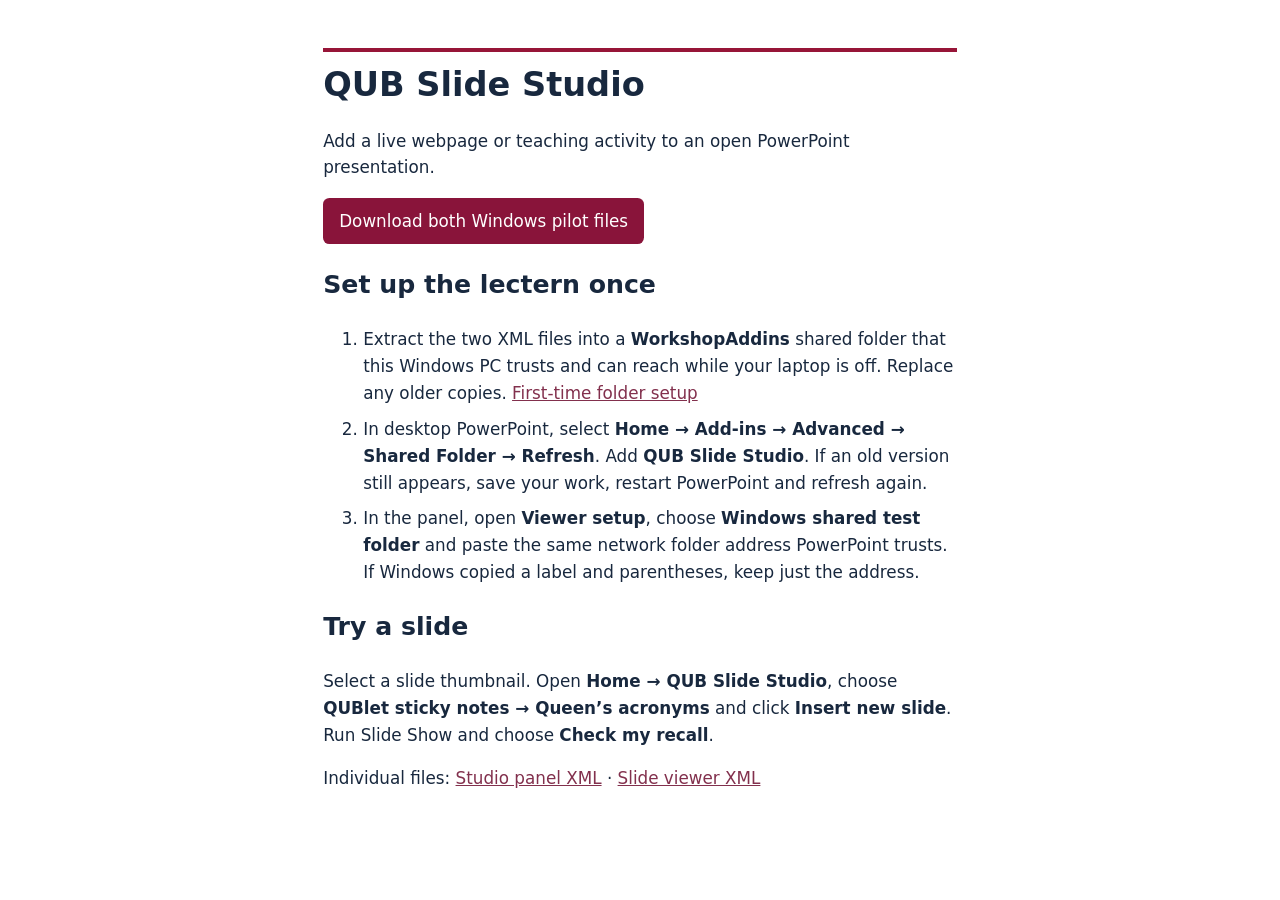
==== index.html @ 2cf4584f "feat(studio): publish Windows lectern pilot" ====
<!doctype html>
<html lang="en-GB"><meta charset="utf-8"><meta name="viewport" content="width=device-width, initial-scale=1">
<title>QUB Slide Studio · Windows pilot</title>
<style>*{box-sizing:border-box}body{max-width:42rem;margin:3rem auto;padding:0 1.2rem;font:1.05rem/1.6 system-ui,sans-serif;color:#18283e}h1{border-top:4px solid #971538;padding-top:.8rem;line-height:1.2}a{color:#82304d}a:focus-visible{outline:3px solid #246cb0}li+li{margin-top:.55rem}.download{display:inline-block;padding:.6rem 1rem;color:white;background:#89143a;border-radius:.4rem;text-decoration:none}code{overflow-wrap:anywhere}</style>
<main><h1>QUB Slide Studio</h1>
<p>Add a live webpage or teaching activity to an open PowerPoint presentation.</p>
<p><a class="download" href="WorkshopAddins.zip" download>Download both Windows pilot files</a></p>
<h2>Set up the lectern once</h2>
<ol><li>Extract the two XML files into a <strong>WorkshopAddins</strong> shared folder that this Windows PC trusts and can reach while your laptop is off. Replace any older copies. <a href="https://learn.microsoft.com/en-us/office/dev/add-ins/testing/create-a-network-shared-folder-catalog-for-task-pane-and-content-add-ins">First-time folder setup</a></li>
<li>In desktop PowerPoint, select <strong>Home → Add-ins → Advanced → Shared Folder → Refresh</strong>. Add <strong>QUB Slide Studio</strong>. If an old version still appears, save your work, restart PowerPoint and refresh again.</li>
<li>In the panel, open <strong>Viewer setup</strong>, choose <strong>Windows shared test folder</strong> and paste the same network folder address PowerPoint trusts. If Windows copied a label and parentheses, keep just the address.</li></ol>
<h2>Try a slide</h2><p>Select a slide thumbnail. Open <strong>Home → QUB Slide Studio</strong>, choose <strong>QUBlet sticky notes → Queen’s acronyms</strong> and click <strong>Insert new slide</strong>. Run Slide Show and choose <strong>Check my recall</strong>.</p>
<p>Individual files: <a href="slide-studio/qub-slide-studio.xml" download>Studio panel XML</a> · <a href="slide-web-viewer/slide-web-viewer.xml" download>Slide viewer XML</a></p></main></html>
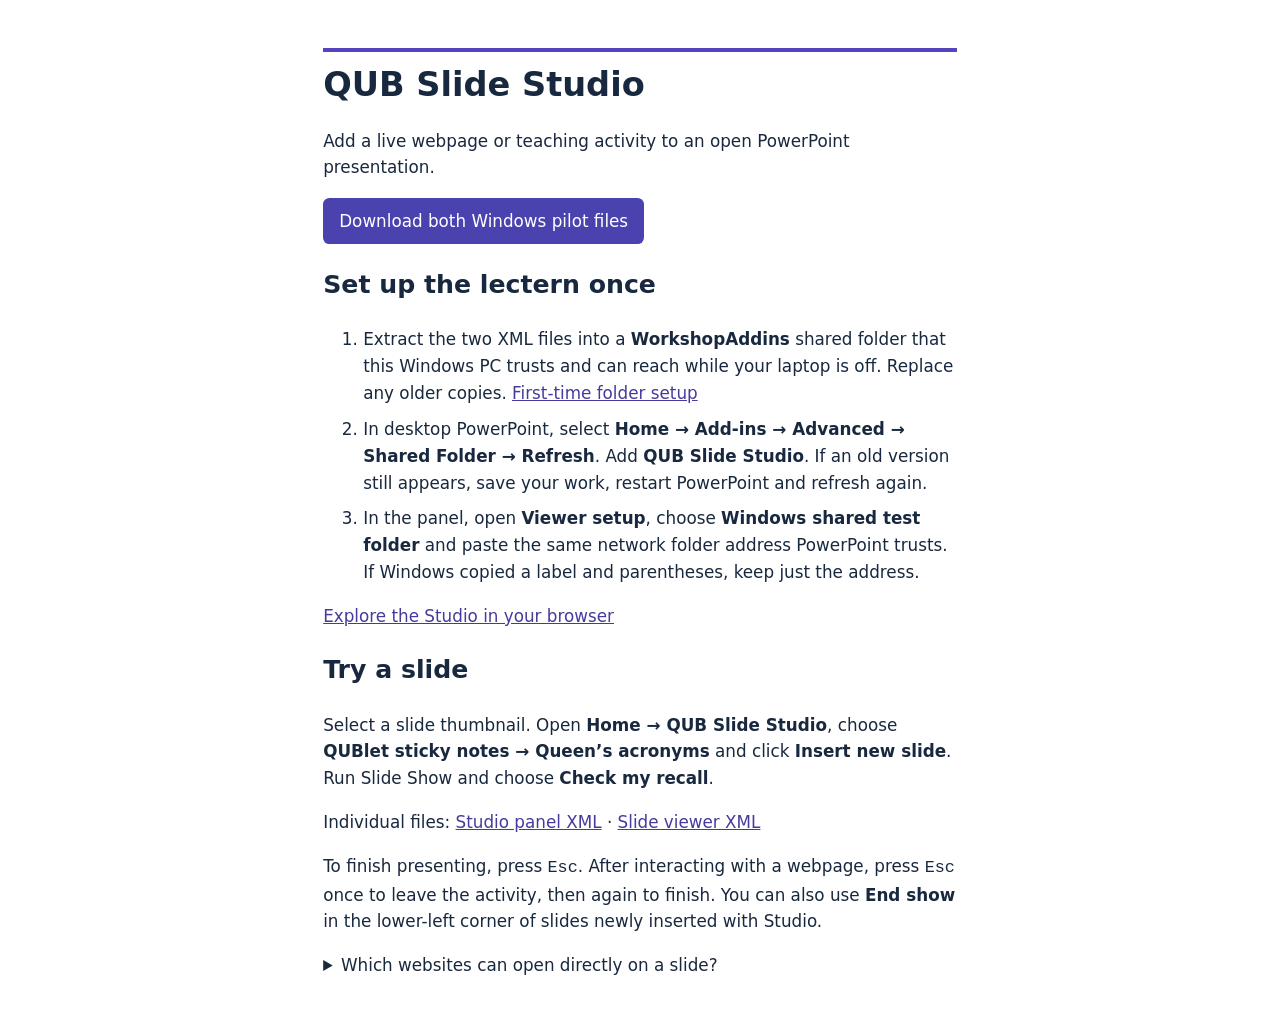
==== commit f545504b: "feat(studio): refresh teaching tools and slide show controls" ====
--- a/index.html
+++ b/index.html
@@ -1,7 +1,7 @@
 <!doctype html>
 <html lang="en-GB"><meta charset="utf-8"><meta name="viewport" content="width=device-width, initial-scale=1">
 <title>QUB Slide Studio · Windows pilot</title>
-<style>*{box-sizing:border-box}body{max-width:42rem;margin:3rem auto;padding:0 1.2rem;font:1.05rem/1.6 system-ui,sans-serif;color:#18283e}h1{border-top:4px solid #971538;padding-top:.8rem;line-height:1.2}a{color:#82304d}a:focus-visible{outline:3px solid #246cb0}li+li{margin-top:.55rem}.download{display:inline-block;padding:.6rem 1rem;color:white;background:#89143a;border-radius:.4rem;text-decoration:none}code{overflow-wrap:anywhere}</style>
+<style>*{box-sizing:border-box}body{max-width:42rem;margin:3rem auto;padding:0 1.2rem;font:1.05rem/1.6 system-ui,sans-serif;color:#18283e}h1{border-top:4px solid #5444bd;padding-top:.8rem;line-height:1.2}a{color:#453b9d}a:focus-visible{outline:3px solid #246cb0}li+li{margin-top:.55rem}.download{display:inline-block;padding:.6rem 1rem;color:white;background:#4a42af;border-radius:.4rem;text-decoration:none}code{overflow-wrap:anywhere}</style>
 <main><h1>QUB Slide Studio</h1>
 <p>Add a live webpage or teaching activity to an open PowerPoint presentation.</p>
 <p><a class="download" href="WorkshopAddins.zip" download>Download both Windows pilot files</a></p>
@@ -9,5 +9,5 @@
 <ol><li>Extract the two XML files into a <strong>WorkshopAddins</strong> shared folder that this Windows PC trusts and can reach while your laptop is off. Replace any older copies. <a href="https://learn.microsoft.com/en-us/office/dev/add-ins/testing/create-a-network-shared-folder-catalog-for-task-pane-and-content-add-ins">First-time folder setup</a></li>
 <li>In desktop PowerPoint, select <strong>Home → Add-ins → Advanced → Shared Folder → Refresh</strong>. Add <strong>QUB Slide Studio</strong>. If an old version still appears, save your work, restart PowerPoint and refresh again.</li>
 <li>In the panel, open <strong>Viewer setup</strong>, choose <strong>Windows shared test folder</strong> and paste the same network folder address PowerPoint trusts. If Windows copied a label and parentheses, keep just the address.</li></ol>
-<h2>Try a slide</h2><p>Select a slide thumbnail. Open <strong>Home → QUB Slide Studio</strong>, choose <strong>QUBlet sticky notes → Queen’s acronyms</strong> and click <strong>Insert new slide</strong>. Run Slide Show and choose <strong>Check my recall</strong>.</p>
-<p>Individual files: <a href="slide-studio/qub-slide-studio.xml" download>Studio panel XML</a> · <a href="slide-web-viewer/slide-web-viewer.xml" download>Slide viewer XML</a></p></main></html>
+<p><a href="slide-studio/pane.html?preview=1">Explore the Studio in your browser</a></p><h2>Try a slide</h2><p>Select a slide thumbnail. Open <strong>Home → QUB Slide Studio</strong>, choose <strong>QUBlet sticky notes → Queen’s acronyms</strong> and click <strong>Insert new slide</strong>. Run Slide Show and choose <strong>Check my recall</strong>.</p>
+<p>Individual files: <a href="slide-studio/qub-slide-studio.xml" download>Studio panel XML</a> · <a href="slide-web-viewer/slide-web-viewer.xml" download>Slide viewer XML</a></p><p>To finish presenting, press <kbd>Esc</kbd>. After interacting with a webpage, press <kbd>Esc</kbd> once to leave the activity, then again to finish. You can also use <strong>End show</strong> in the lower-left corner of slides newly inserted with Studio.</p><details><summary>Which websites can open directly on a slide?</summary><p>In desktop Slide Show, choose <strong>Open on slide</strong> for a listed host. The pilot includes the Queen’s website, Students’ Union, SU blog, Canvas, Queen’s Online, Vevox and Queen’s Panopto, alongside BBC, selected Google services, Padlet, Microsoft Forms, YouTube and PhET. All paths on each listed host qualify. A different subdomain needs its own entry. Each service controls its own access, sign-in and embedding.</p></details></main></html>
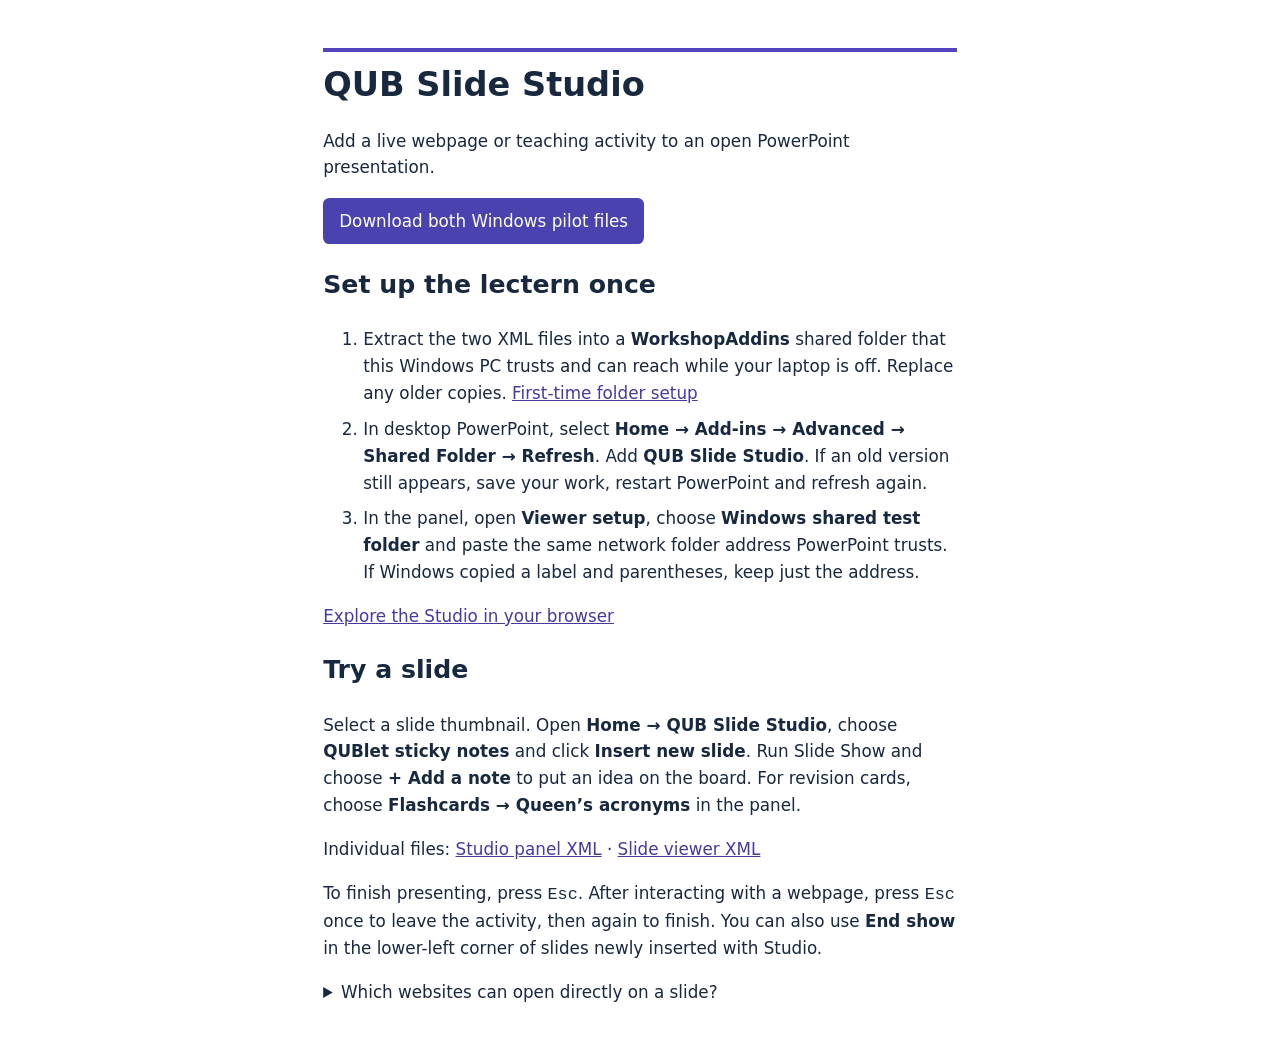
==== commit 4f9d7a4a: "fix(studio): separate the editable QUBlet board from flashcards" ====
--- a/index.html
+++ b/index.html
@@ -9,5 +9,5 @@
 <ol><li>Extract the two XML files into a <strong>WorkshopAddins</strong> shared folder that this Windows PC trusts and can reach while your laptop is off. Replace any older copies. <a href="https://learn.microsoft.com/en-us/office/dev/add-ins/testing/create-a-network-shared-folder-catalog-for-task-pane-and-content-add-ins">First-time folder setup</a></li>
 <li>In desktop PowerPoint, select <strong>Home → Add-ins → Advanced → Shared Folder → Refresh</strong>. Add <strong>QUB Slide Studio</strong>. If an old version still appears, save your work, restart PowerPoint and refresh again.</li>
 <li>In the panel, open <strong>Viewer setup</strong>, choose <strong>Windows shared test folder</strong> and paste the same network folder address PowerPoint trusts. If Windows copied a label and parentheses, keep just the address.</li></ol>
-<p><a href="slide-studio/pane.html?preview=1">Explore the Studio in your browser</a></p><h2>Try a slide</h2><p>Select a slide thumbnail. Open <strong>Home → QUB Slide Studio</strong>, choose <strong>QUBlet sticky notes → Queen’s acronyms</strong> and click <strong>Insert new slide</strong>. Run Slide Show and choose <strong>Check my recall</strong>.</p>
+<p><a href="slide-studio/pane.html?preview=1">Explore the Studio in your browser</a></p><h2>Try a slide</h2><p>Select a slide thumbnail. Open <strong>Home → QUB Slide Studio</strong>, choose <strong>QUBlet sticky notes</strong> and click <strong>Insert new slide</strong>. Run Slide Show and choose <strong>+ Add a note</strong> to put an idea on the board. For revision cards, choose <strong>Flashcards → Queen’s acronyms</strong> in the panel.</p>
 <p>Individual files: <a href="slide-studio/qub-slide-studio.xml" download>Studio panel XML</a> · <a href="slide-web-viewer/slide-web-viewer.xml" download>Slide viewer XML</a></p><p>To finish presenting, press <kbd>Esc</kbd>. After interacting with a webpage, press <kbd>Esc</kbd> once to leave the activity, then again to finish. You can also use <strong>End show</strong> in the lower-left corner of slides newly inserted with Studio.</p><details><summary>Which websites can open directly on a slide?</summary><p>In desktop Slide Show, choose <strong>Open on slide</strong> for a listed host. The pilot includes the Queen’s website, Students’ Union, SU blog, Canvas, Queen’s Online, Vevox and Queen’s Panopto, alongside BBC, selected Google services, Padlet, Microsoft Forms, YouTube and PhET. All paths on each listed host qualify. A different subdomain needs its own entry. Each service controls its own access, sign-in and embedding.</p></details></main></html>
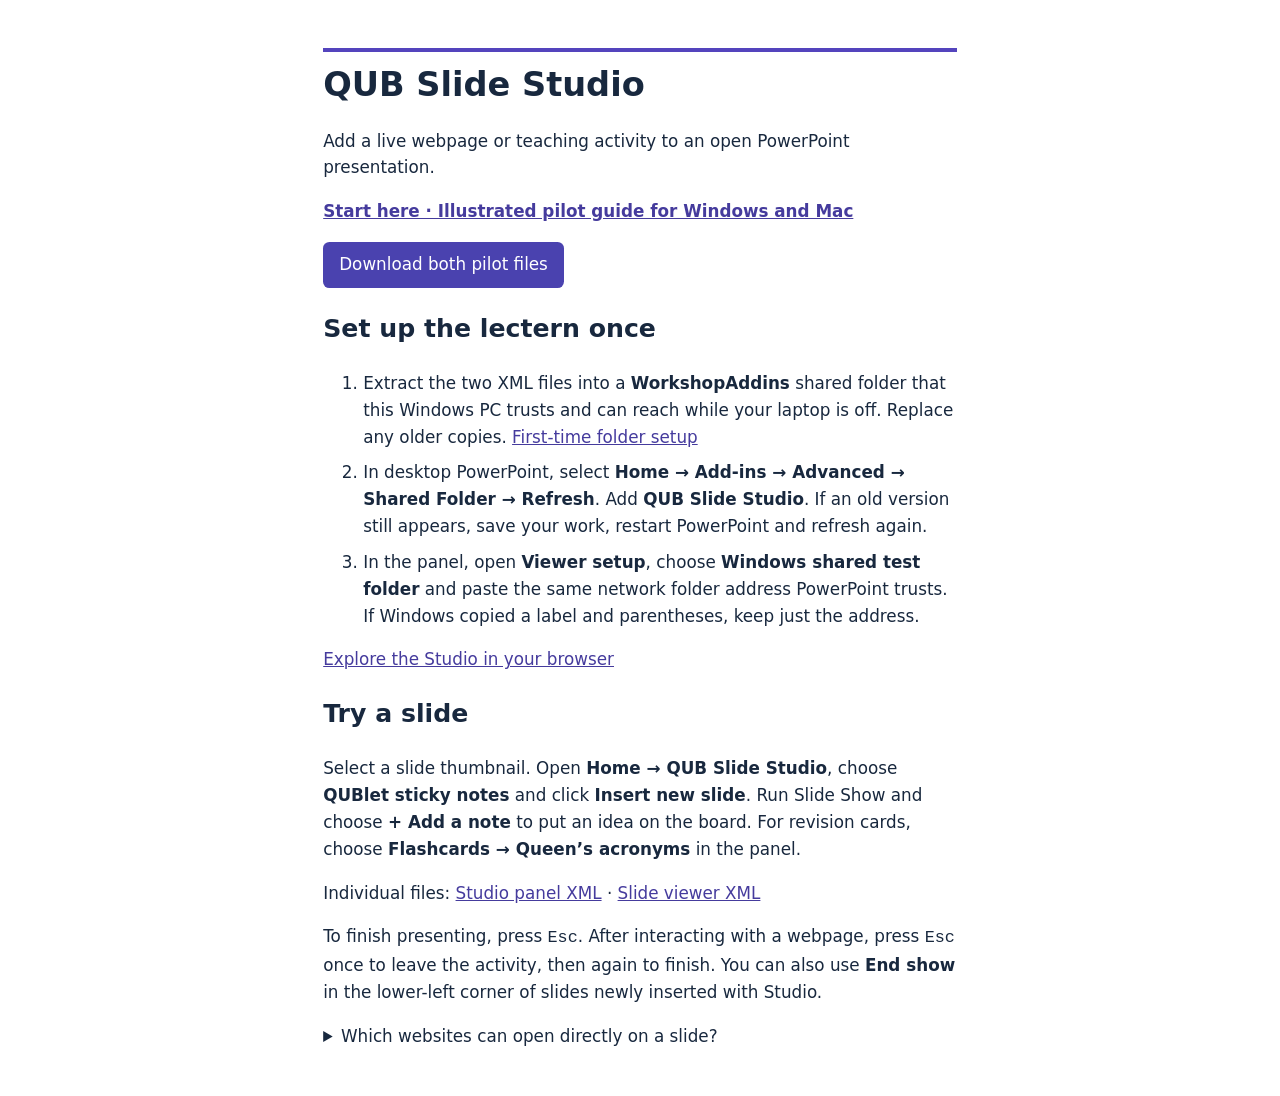
==== commit 055dea82: "docs(pilot): add illustrated install and first-slide guide" ====
--- a/index.html
+++ b/index.html
@@ -4,7 +4,7 @@
 <style>*{box-sizing:border-box}body{max-width:42rem;margin:3rem auto;padding:0 1.2rem;font:1.05rem/1.6 system-ui,sans-serif;color:#18283e}h1{border-top:4px solid #5444bd;padding-top:.8rem;line-height:1.2}a{color:#453b9d}a:focus-visible{outline:3px solid #246cb0}li+li{margin-top:.55rem}.download{display:inline-block;padding:.6rem 1rem;color:white;background:#4a42af;border-radius:.4rem;text-decoration:none}code{overflow-wrap:anywhere}</style>
 <main><h1>QUB Slide Studio</h1>
 <p>Add a live webpage or teaching activity to an open PowerPoint presentation.</p>
-<p><a class="download" href="WorkshopAddins.zip" download>Download both Windows pilot files</a></p>
+<p><a href="pilot/"><strong>Start here · Illustrated pilot guide for Windows and Mac</strong></a></p><p><a class="download" href="WorkshopAddins.zip" download>Download both pilot files</a></p>
 <h2>Set up the lectern once</h2>
 <ol><li>Extract the two XML files into a <strong>WorkshopAddins</strong> shared folder that this Windows PC trusts and can reach while your laptop is off. Replace any older copies. <a href="https://learn.microsoft.com/en-us/office/dev/add-ins/testing/create-a-network-shared-folder-catalog-for-task-pane-and-content-add-ins">First-time folder setup</a></li>
 <li>In desktop PowerPoint, select <strong>Home → Add-ins → Advanced → Shared Folder → Refresh</strong>. Add <strong>QUB Slide Studio</strong>. If an old version still appears, save your work, restart PowerPoint and refresh again.</li>
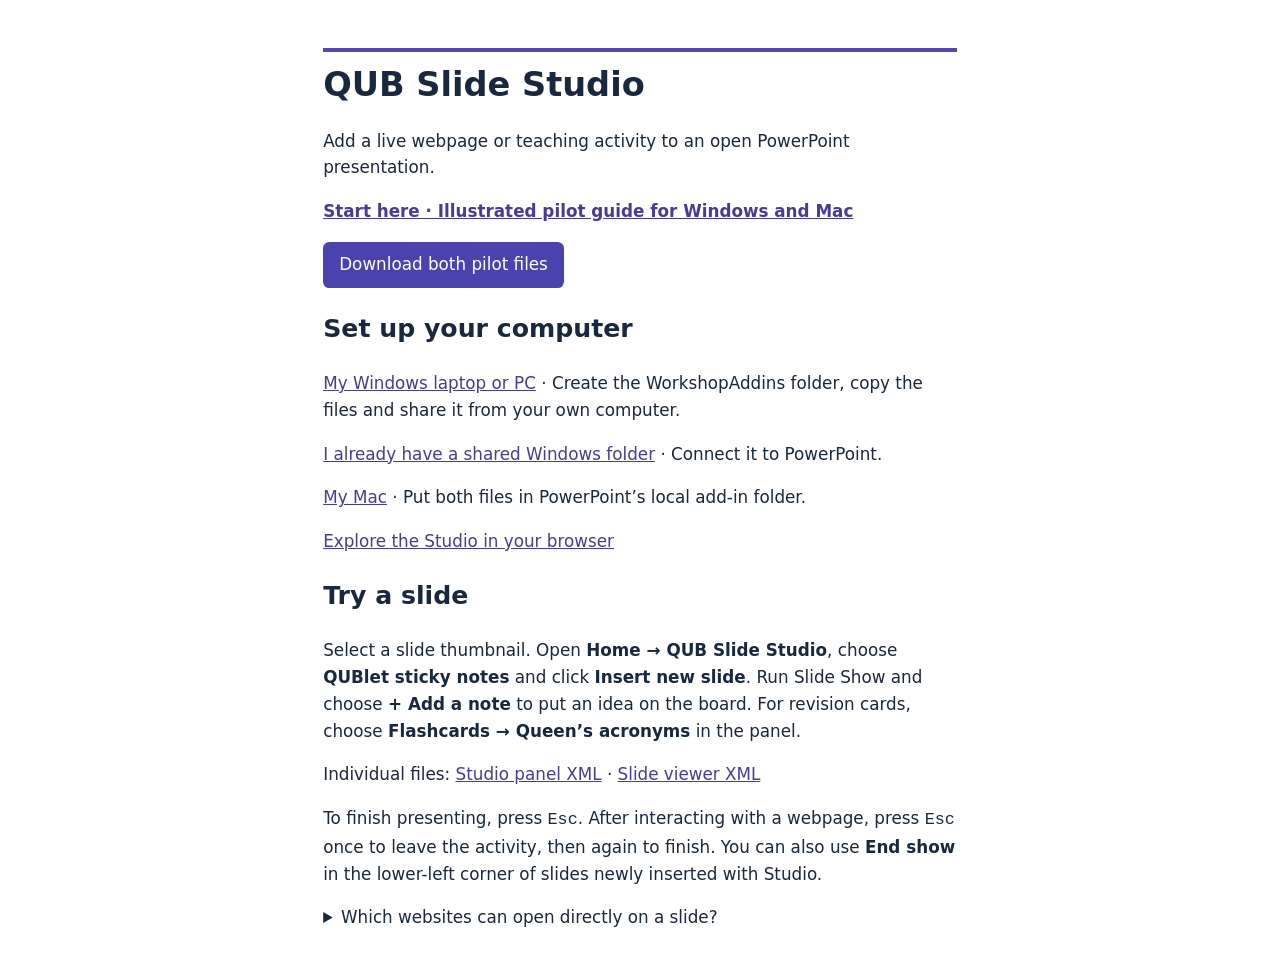
==== commit 2e651654: "docs(pilot): walk Windows users through sharing their own folder" ====
--- a/index.html
+++ b/index.html
@@ -5,9 +5,9 @@
 <main><h1>QUB Slide Studio</h1>
 <p>Add a live webpage or teaching activity to an open PowerPoint presentation.</p>
 <p><a href="pilot/"><strong>Start here · Illustrated pilot guide for Windows and Mac</strong></a></p><p><a class="download" href="WorkshopAddins.zip" download>Download both pilot files</a></p>
-<h2>Set up the lectern once</h2>
-<ol><li>Extract the two XML files into a <strong>WorkshopAddins</strong> shared folder that this Windows PC trusts and can reach while your laptop is off. Replace any older copies. <a href="https://learn.microsoft.com/en-us/office/dev/add-ins/testing/create-a-network-shared-folder-catalog-for-task-pane-and-content-add-ins">First-time folder setup</a></li>
-<li>In desktop PowerPoint, select <strong>Home → Add-ins → Advanced → Shared Folder → Refresh</strong>. Add <strong>QUB Slide Studio</strong>. If an old version still appears, save your work, restart PowerPoint and refresh again.</li>
-<li>In the panel, open <strong>Viewer setup</strong>, choose <strong>Windows shared test folder</strong> and paste the same network folder address PowerPoint trusts. If Windows copied a label and parentheses, keep just the address.</li></ol>
+<h2>Set up your computer</h2>
+<p><a href="pilot/#windows">My Windows laptop or PC</a> · Create the WorkshopAddins folder, copy the files and share it from your own computer.</p>
+<p><a href="pilot/#windows-connect">I already have a shared Windows folder</a> · Connect it to PowerPoint.</p>
+<p><a href="pilot/#mac">My Mac</a> · Put both files in PowerPoint’s local add-in folder.</p>
 <p><a href="slide-studio/pane.html?preview=1">Explore the Studio in your browser</a></p><h2>Try a slide</h2><p>Select a slide thumbnail. Open <strong>Home → QUB Slide Studio</strong>, choose <strong>QUBlet sticky notes</strong> and click <strong>Insert new slide</strong>. Run Slide Show and choose <strong>+ Add a note</strong> to put an idea on the board. For revision cards, choose <strong>Flashcards → Queen’s acronyms</strong> in the panel.</p>
 <p>Individual files: <a href="slide-studio/qub-slide-studio.xml" download>Studio panel XML</a> · <a href="slide-web-viewer/slide-web-viewer.xml" download>Slide viewer XML</a></p><p>To finish presenting, press <kbd>Esc</kbd>. After interacting with a webpage, press <kbd>Esc</kbd> once to leave the activity, then again to finish. You can also use <strong>End show</strong> in the lower-left corner of slides newly inserted with Studio.</p><details><summary>Which websites can open directly on a slide?</summary><p>In desktop Slide Show, choose <strong>Open on slide</strong> for a listed host. The pilot includes the Queen’s website, Students’ Union, SU blog, Canvas, Queen’s Online, Vevox and Queen’s Panopto, alongside BBC, selected Google services, Padlet, Microsoft Forms, YouTube and PhET. All paths on each listed host qualify. A different subdomain needs its own entry. Each service controls its own access, sign-in and embedding.</p></details></main></html>
